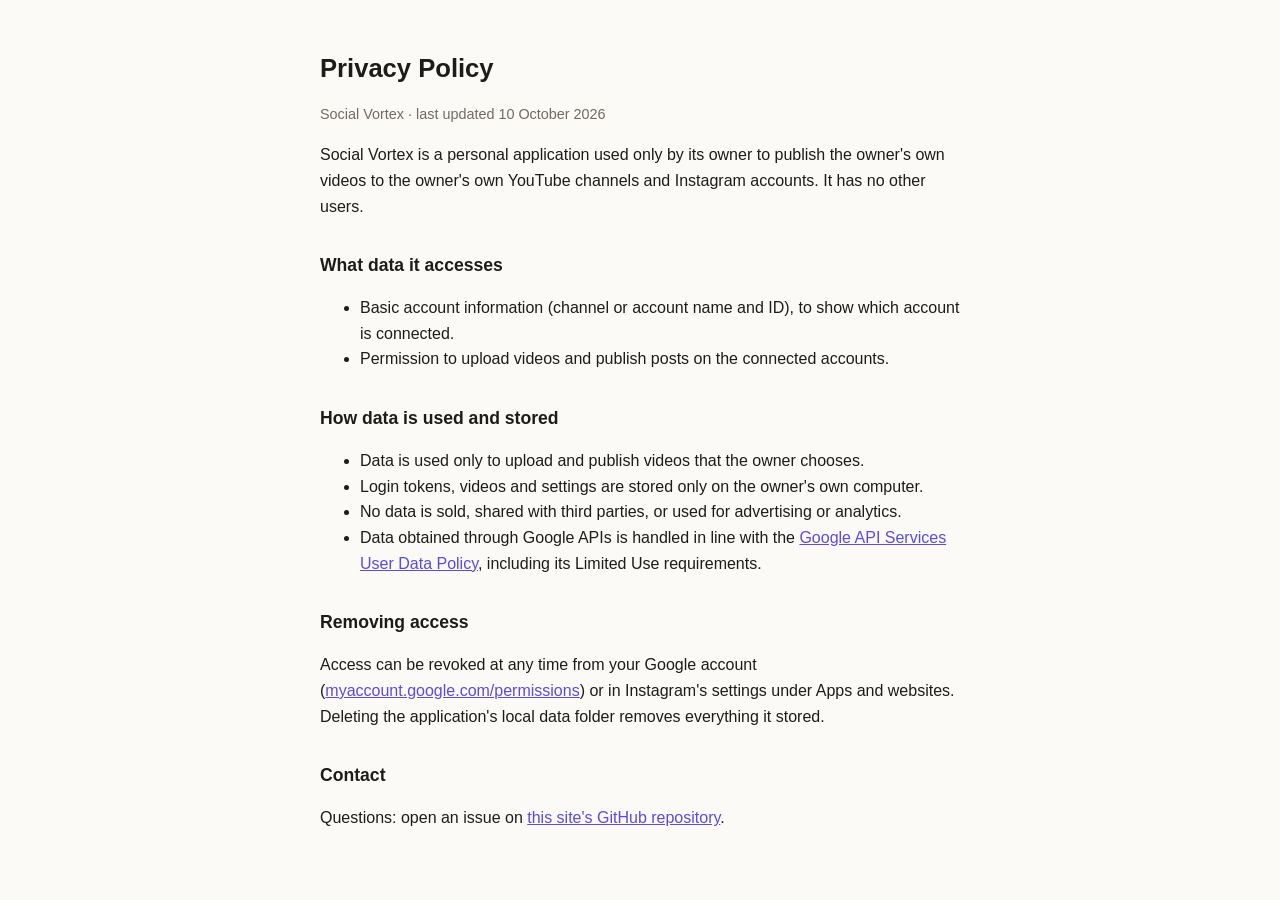
==== privacy.html @ a4245dd7 "Add Social Vortex homepage and privacy policy Co-Authored-By: Claude Opus 5.5 <noreply@anthropic.com" ====
<!doctype html>
<html lang="en">
<head>
<meta charset="utf-8"><meta name="viewport" content="width=device-width, initial-scale=1">
<title>Privacy Policy</title>
<link rel="stylesheet" href="style.css">
</head>
<body><main>
<h1>Privacy Policy</h1>
<p class="muted">Social Vortex · last updated 10 October 2026</p>

<p>Social Vortex is a personal application used only by its owner to publish the owner's own videos
to the owner's own YouTube channels and Instagram accounts. It has no other users.</p>

<h2>What data it accesses</h2>
<ul>
  <li>Basic account information (channel or account name and ID), to show which account is connected.</li>
  <li>Permission to upload videos and publish posts on the connected accounts.</li>
</ul>

<h2>How data is used and stored</h2>
<ul>
  <li>Data is used only to upload and publish videos that the owner chooses.</li>
  <li>Login tokens, videos and settings are stored only on the owner's own computer.</li>
  <li>No data is sold, shared with third parties, or used for advertising or analytics.</li>
  <li>Data obtained through Google APIs is handled in line with the
    <a href="https://developers.google.com/terms/api-services-user-data-policy">Google API Services User Data Policy</a>,
    including its Limited Use requirements.</li>
</ul>

<h2>Removing access</h2>
<p>Access can be revoked at any time from your Google account
(<a href="https://myaccount.google.com/permissions">myaccount.google.com/permissions</a>) or in Instagram's
settings under Apps and websites. Deleting the application's local data folder removes everything it stored.</p>

<h2>Contact</h2>
<p>Questions: open an issue on <a href="https://github.com/gekibul/social-vortex-site">this site's GitHub repository</a>.</p>
</main></body>
</html>
---- style.css ----
:root { --bg:#fbfaf7; --text:#1d1c1a; --muted:#6f6b64; --accent:#5b4cdb; color-scheme: light; }
@media (prefers-color-scheme: dark) { :root { --bg:#141413; --text:#eceae5; --muted:#9b968d; --accent:#8b7ff0; color-scheme: dark; } }
body { margin:0; background:var(--bg); color:var(--text); font:16px/1.6 -apple-system, BlinkMacSystemFont, "Segoe UI", sans-serif; }
main { max-width:640px; margin:0 auto; padding:48px 16px; }
h1 { font-size:1.6rem; margin:0 0 .5rem; } h2 { font-size:1.1rem; margin-top:2rem; }
p, li { color:var(--text); } .muted { color:var(--muted); font-size:.9rem; } a { color:var(--accent); }
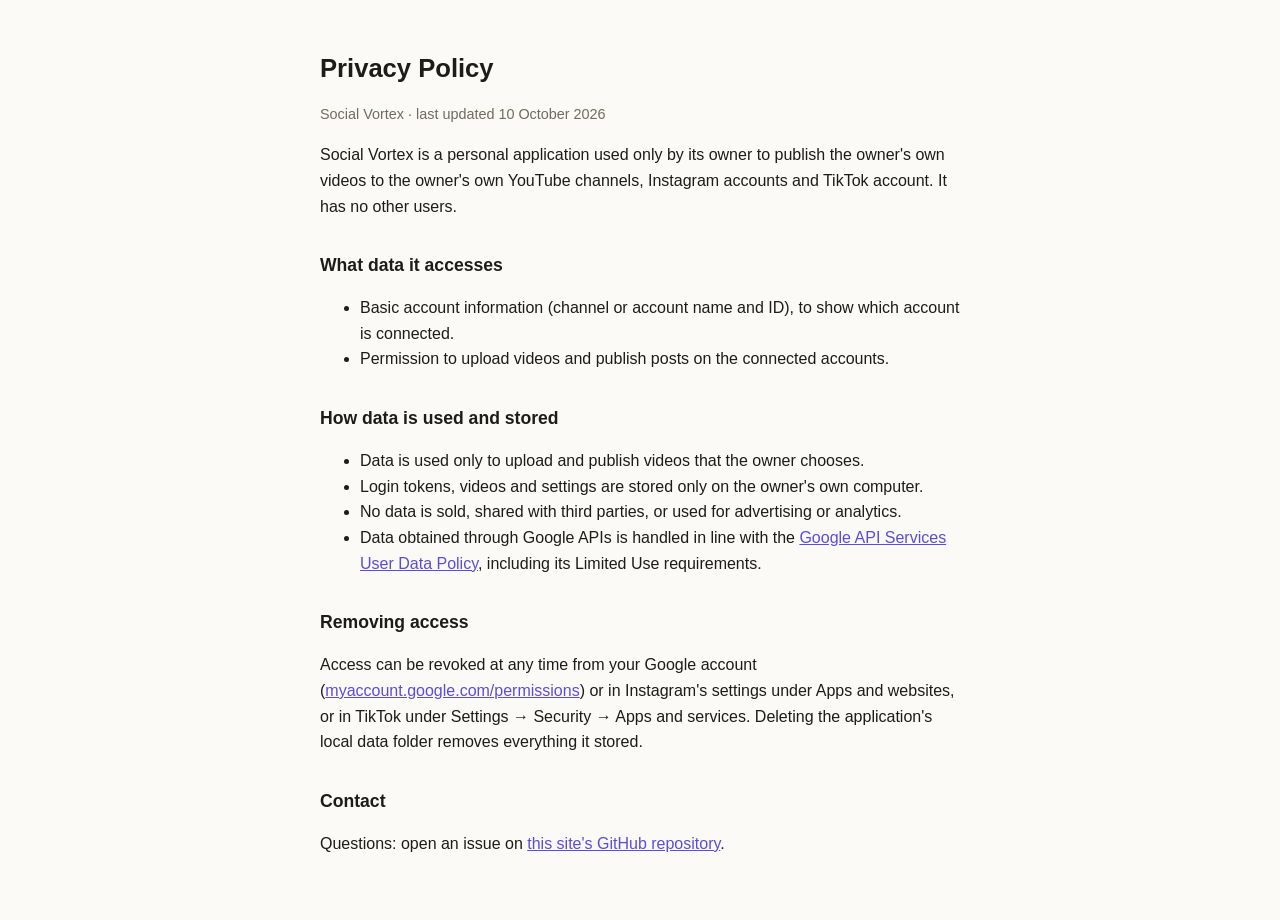
==== commit 83bf2235: "Add terms of service page; mention TikTok Co-Authored-By: Claude Opus 5.5 <noreply@anthropic.com>" ====
--- a/privacy.html
+++ b/privacy.html
@@ -10,7 +10,7 @@
 <p class="muted">Social Vortex · last updated 10 October 2026</p>
 
 <p>Social Vortex is a personal application used only by its owner to publish the owner's own videos
-to the owner's own YouTube channels and Instagram accounts. It has no other users.</p>
+to the owner's own YouTube channels, Instagram accounts and TikTok account. It has no other users.</p>
 
 <h2>What data it accesses</h2>
 <ul>
@@ -31,7 +31,7 @@
 <h2>Removing access</h2>
 <p>Access can be revoked at any time from your Google account
 (<a href="https://myaccount.google.com/permissions">myaccount.google.com/permissions</a>) or in Instagram's
-settings under Apps and websites. Deleting the application's local data folder removes everything it stored.</p>
+settings under Apps and websites, or in TikTok under Settings → Security → Apps and services. Deleting the application's local data folder removes everything it stored.</p>
 
 <h2>Contact</h2>
 <p>Questions: open an issue on <a href="https://github.com/gekibul/social-vortex-site">this site's GitHub repository</a>.</p>
